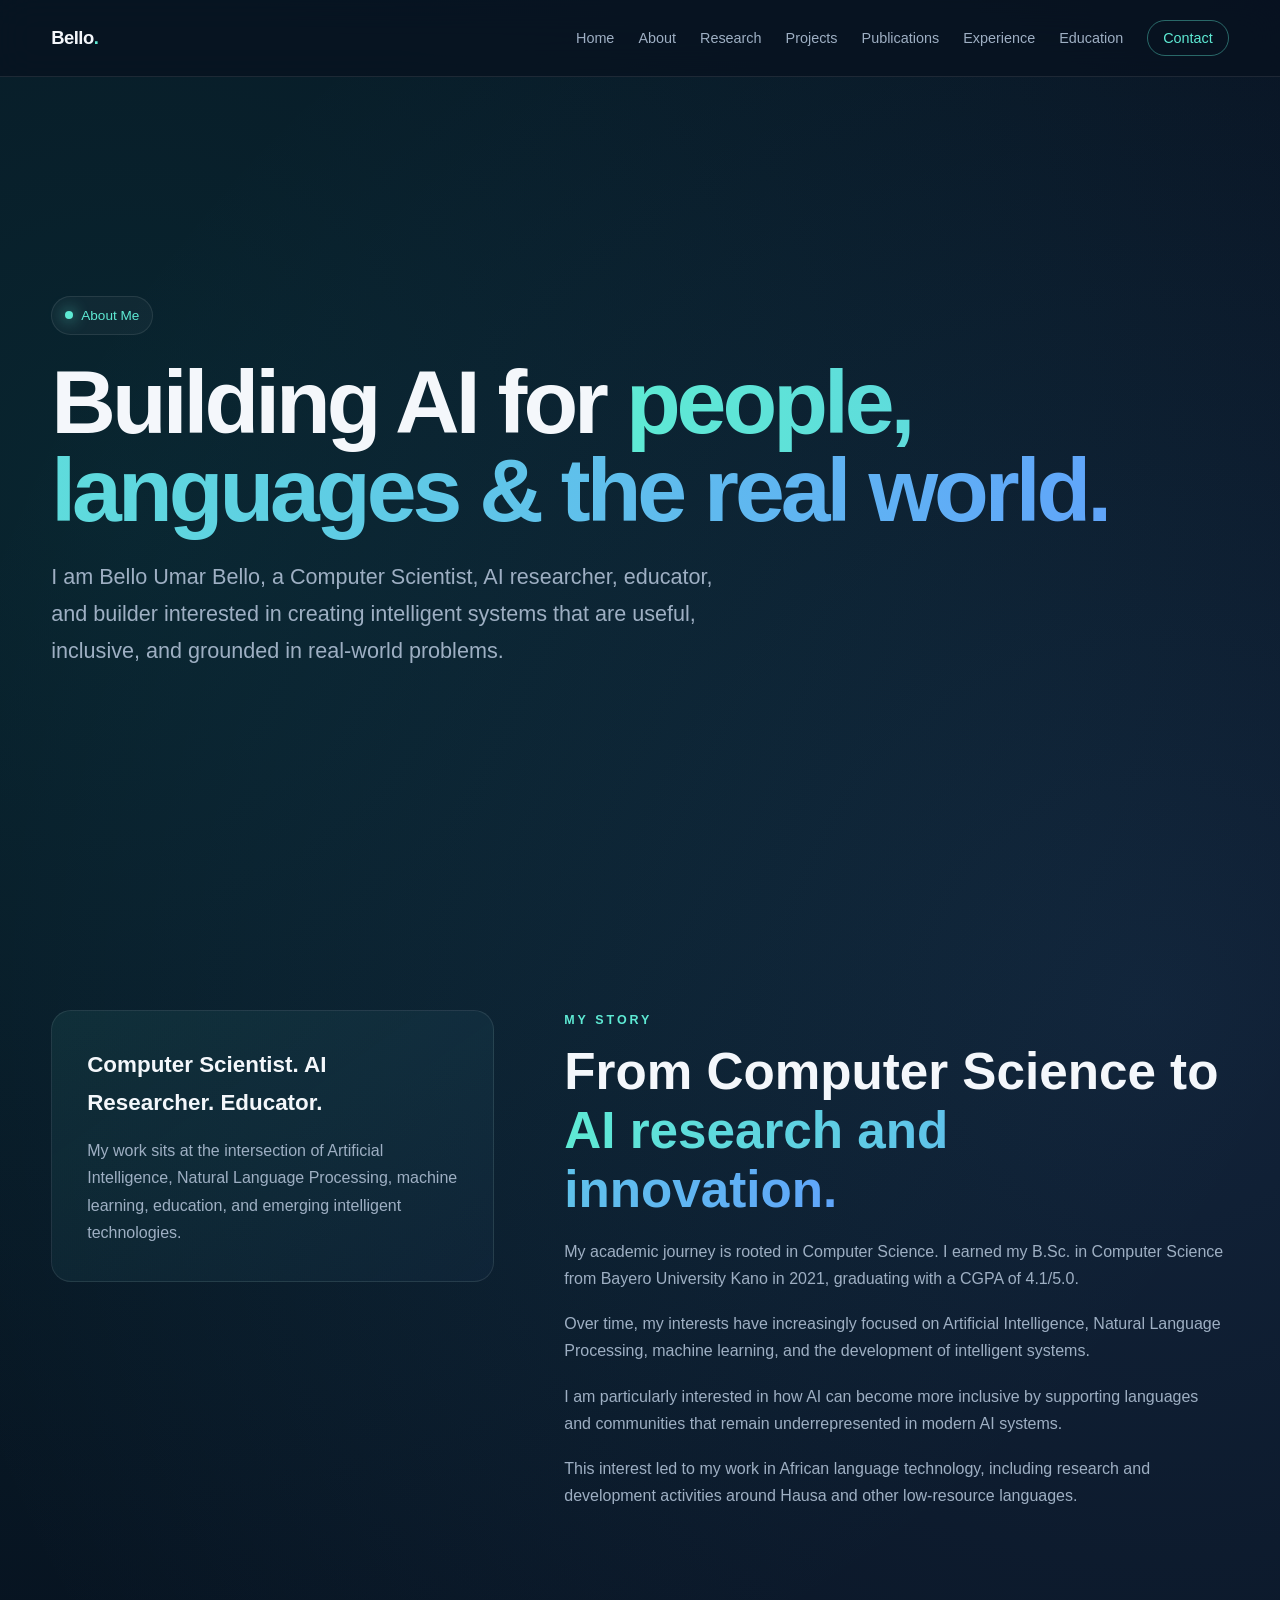
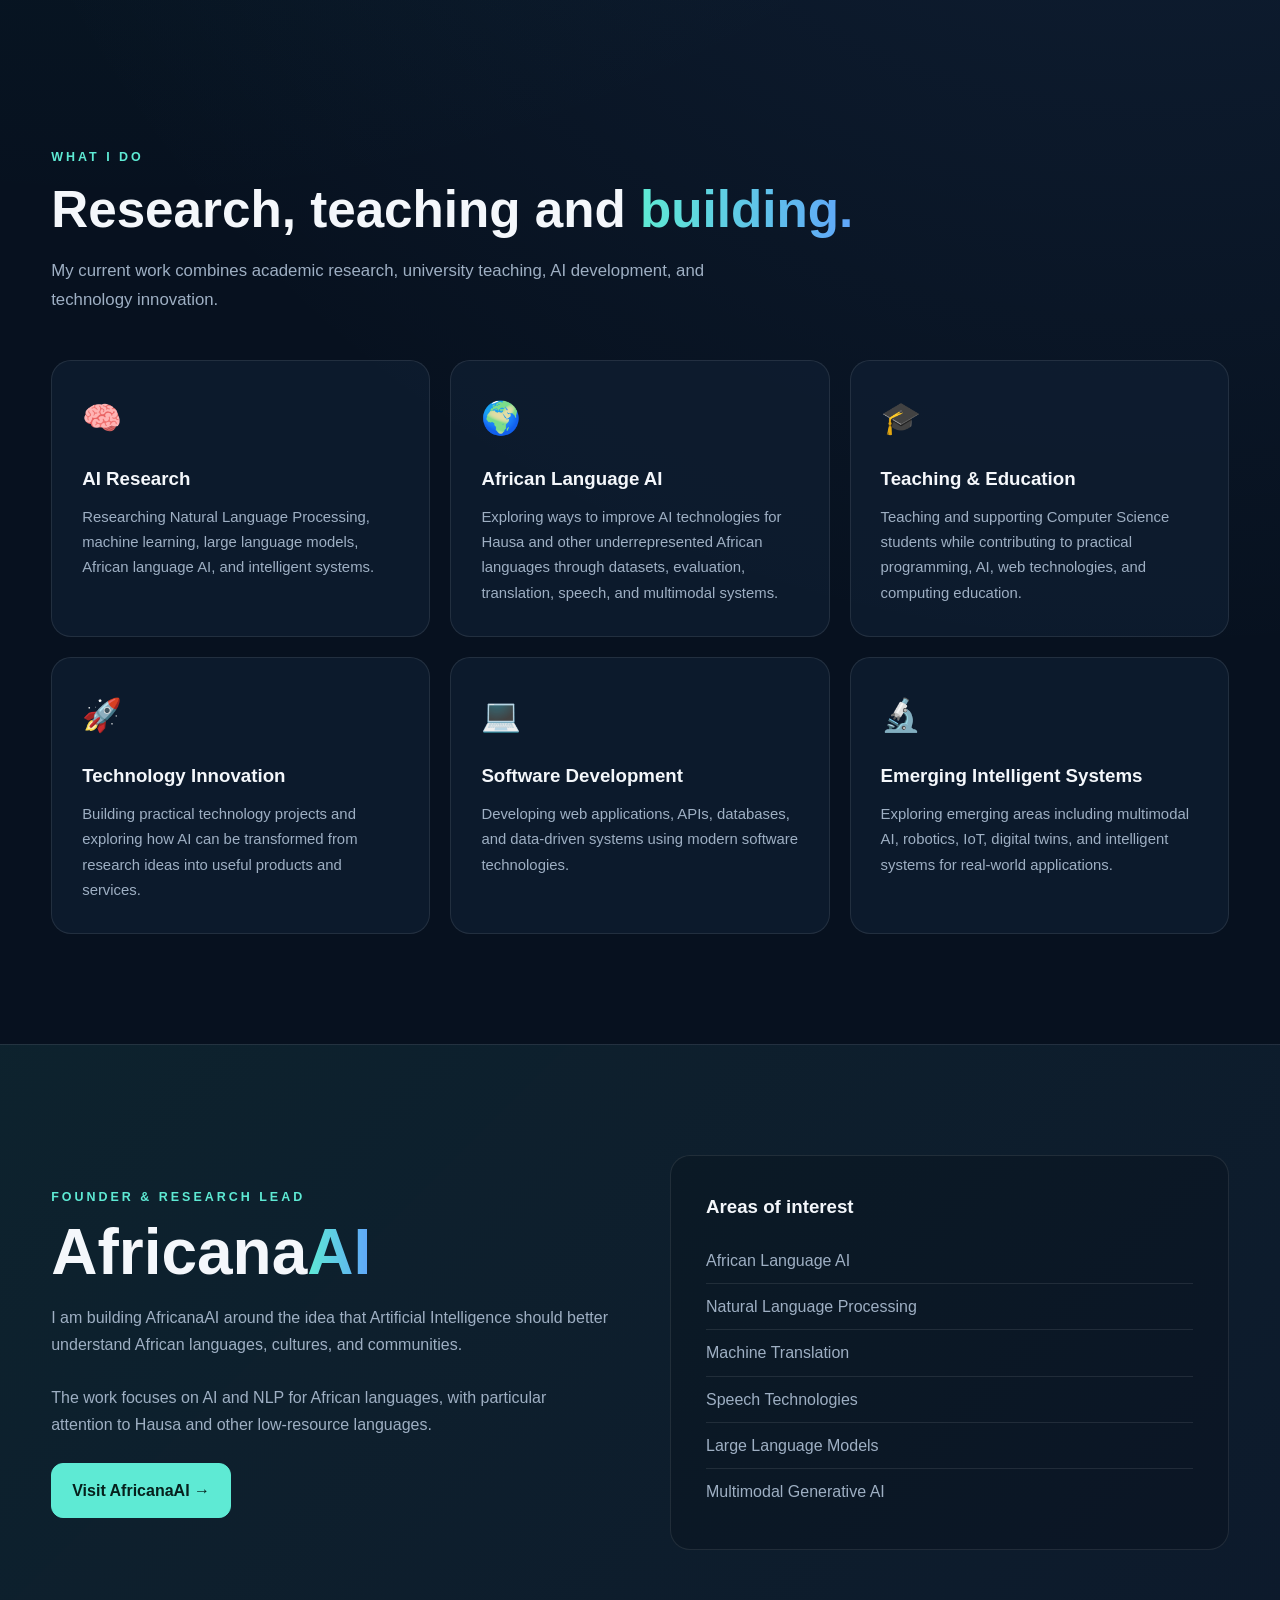
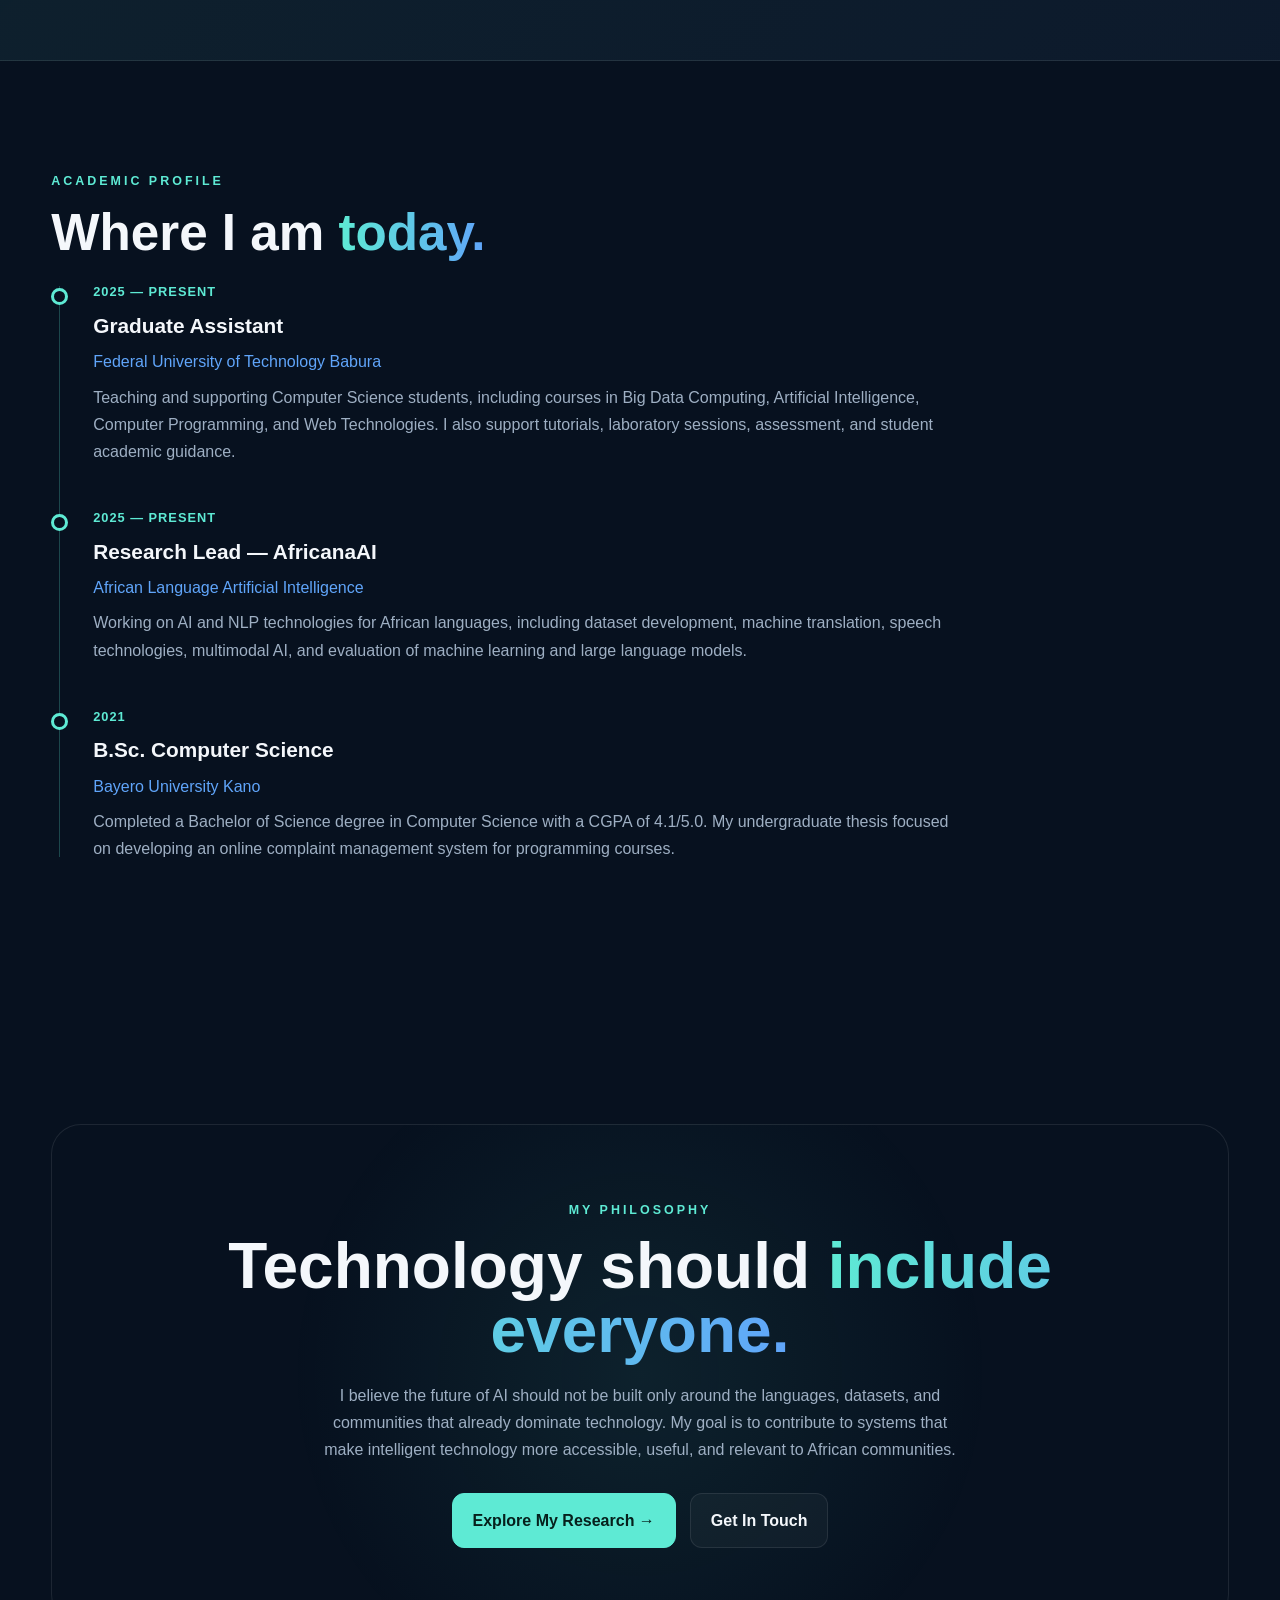
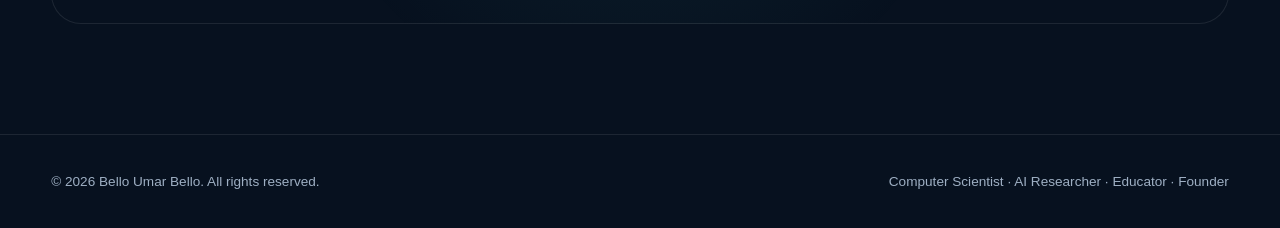
==== about.html @ 3649ea76 "Create dedicated About page" ====
<!DOCTYPE html>
<html lang="en">
<head>
    <meta charset="UTF-8">
    <meta name="viewport" content="width=device-width, initial-scale=1.0">

    <title>About | Bello Umar Bello</title>

    <meta
        name="description"
        content="About Bello Umar Bello — Computer Scientist, AI Researcher, Educator, and Founder working on AI, NLP, African language technology, and intelligent systems."
    >

    <meta name="author" content="Bello Umar Bello">

    <link rel="stylesheet" href="css/style.css">
</head>

<body>

    <!-- =========================
         NAVIGATION
    ========================== -->

    <header>
        <nav class="container">

            <a href="index.html" class="logo">
                Bello<span>.</span>
            </a>

            <button
                class="menu-toggle"
                id="menuToggle"
                aria-label="Open navigation menu"
            >
                ☰
            </button>

            <ul class="nav-links" id="navLinks">

                <li>
                    <a href="index.html">Home</a>
                </li>

                <li>
                    <a href="about.html">About</a>
                </li>

                <li>
                    <a href="research.html">Research</a>
                </li>

                <li>
                    <a href="projects.html">Projects</a>
                </li>

                <li>
                    <a href="publications.html">Publications</a>
                </li>

                <li>
                    <a href="experience.html">Experience</a>
                </li>

                <li>
                    <a href="education.html">Education</a>
                </li>

                <li>
                    <a href="contact.html" class="nav-button">
                        Contact
                    </a>
                </li>

            </ul>

        </nav>
    </header>


    <!-- =========================
         PAGE HERO
    ========================== -->

    <main>

        <section class="hero">

            <div class="container">

                <div class="hero-kicker">
                    <span class="status-dot"></span>
                    About Me
                </div>

                <h1>
                    Building AI for
                    <span class="gradient-text">
                        people, languages &amp; the real world.
                    </span>
                </h1>

                <p class="hero-subtitle">
                    I am Bello Umar Bello, a Computer Scientist, AI
                    researcher, educator, and builder interested in creating
                    intelligent systems that are useful, inclusive, and
                    grounded in real-world problems.
                </p>

            </div>

        </section>


        <!-- =========================
             INTRODUCTION
        ========================== -->

        <section class="section">

            <div class="container about-grid">

                <div class="about-highlight">

                    <h3>
                        Computer Scientist.
                        AI Researcher.
                        Educator.
                    </h3>

                    <p>
                        My work sits at the intersection of Artificial
                        Intelligence, Natural Language Processing,
                        machine learning, education, and emerging
                        intelligent technologies.
                    </p>

                </div>


                <div class="about-text">

                    <div class="section-label">
                        My Story
                    </div>

                    <h2 class="section-title">
                        From Computer Science to
                        <span class="gradient-text">
                            AI research and innovation.
                        </span>
                    </h2>

                    <p>
                        My academic journey is rooted in Computer Science.
                        I earned my B.Sc. in Computer Science from Bayero
                        University Kano in 2021, graduating with a CGPA of
                        4.1/5.0.
                    </p>

                    <p>
                        Over time, my interests have increasingly focused
                        on Artificial Intelligence, Natural Language
                        Processing, machine learning, and the development
                        of intelligent systems.
                    </p>

                    <p>
                        I am particularly interested in how AI can become
                        more inclusive by supporting languages and
                        communities that remain underrepresented in modern
                        AI systems.
                    </p>

                    <p>
                        This interest led to my work in African language
                        technology, including research and development
                        activities around Hausa and other low-resource
                        languages.
                    </p>

                </div>

            </div>

        </section>


        <!-- =========================
             CURRENT WORK
        ========================== -->

        <section class="section">

            <div class="container">

                <div class="section-label">
                    What I Do
                </div>

                <h2 class="section-title">
                    Research, teaching and
                    <span class="gradient-text">
                        building.
                    </span>
                </h2>

                <p class="section-intro">
                    My current work combines academic research, university
                    teaching, AI development, and technology innovation.
                </p>


                <div class="research-grid">

                    <article class="research-card reveal">

                        <div class="research-icon">
                            🧠
                        </div>

                        <h3>
                            AI Research
                        </h3>

                        <p>
                            Researching Natural Language Processing,
                            machine learning, large language models,
                            African language AI, and intelligent systems.
                        </p>

                    </article>


                    <article class="research-card reveal">

                        <div class="research-icon">
                            🌍
                        </div>

                        <h3>
                            African Language AI
                        </h3>

                        <p>
                            Exploring ways to improve AI technologies for
                            Hausa and other underrepresented African
                            languages through datasets, evaluation,
                            translation, speech, and multimodal systems.
                        </p>

                    </article>


                    <article class="research-card reveal">

                        <div class="research-icon">
                            🎓
                        </div>

                        <h3>
                            Teaching &amp; Education
                        </h3>

                        <p>
                            Teaching and supporting Computer Science
                            students while contributing to practical
                            programming, AI, web technologies, and
                            computing education.
                        </p>

                    </article>


                    <article class="research-card reveal">

                        <div class="research-icon">
                            🚀
                        </div>

                        <h3>
                            Technology Innovation
                        </h3>

                        <p>
                            Building practical technology projects and
                            exploring how AI can be transformed from
                            research ideas into useful products and
                            services.
                        </p>

                    </article>


                    <article class="research-card reveal">

                        <div class="research-icon">
                            💻
                        </div>

                        <h3>
                            Software Development
                        </h3>

                        <p>
                            Developing web applications, APIs, databases,
                            and data-driven systems using modern software
                            technologies.
                        </p>

                    </article>


                    <article class="research-card reveal">

                        <div class="research-icon">
                            🔬
                        </div>

                        <h3>
                            Emerging Intelligent Systems
                        </h3>

                        <p>
                            Exploring emerging areas including multimodal
                            AI, robotics, IoT, digital twins, and intelligent
                            systems for real-world applications.
                        </p>

                    </article>

                </div>

            </div>

        </section>


        <!-- =========================
             AFRICANAAI
        ========================== -->

        <section class="section africana">

            <div class="container africana-grid">

                <div>

                    <div class="section-label">
                        Founder &amp; Research Lead
                    </div>

                    <h2 class="africana-title">
                        Africana<span class="gradient-text">AI</span>
                    </h2>

                    <p>
                        I am building AfricanaAI around the idea that
                        Artificial Intelligence should better understand
                        African languages, cultures, and communities.
                    </p>

                    <p>
                        The work focuses on AI and NLP for African
                        languages, with particular attention to Hausa and
                        other low-resource languages.
                    </p>

                    <a
                        href="https://africanaai.com/"
                        target="_blank"
                        rel="noopener noreferrer"
                        class="btn btn-primary"
                    >
                        Visit AfricanaAI →
                    </a>

                </div>


                <div class="vision-box">

                    <h3>
                        Areas of interest
                    </h3>

                    <ul>

                        <li>
                            African Language AI
                        </li>

                        <li>
                            Natural Language Processing
                        </li>

                        <li>
                            Machine Translation
                        </li>

                        <li>
                            Speech Technologies
                        </li>

                        <li>
                            Large Language Models
                        </li>

                        <li>
                            Multimodal Generative AI
                        </li>

                    </ul>

                </div>

            </div>

        </section>


        <!-- =========================
             ACADEMIC PROFILE
        ========================== -->

        <section class="section">

            <div class="container">

                <div class="section-label">
                    Academic Profile
                </div>

                <h2 class="section-title">
                    Where I am
                    <span class="gradient-text">
                        today.
                    </span>
                </h2>

                <div class="timeline">

                    <div class="timeline-item reveal">

                        <div class="timeline-dot"></div>

                        <div class="timeline-date">
                            2025 — Present
                        </div>

                        <h3>
                            Graduate Assistant
                        </h3>

                        <h4>
                            Federal University of Technology Babura
                        </h4>

                        <p>
                            Teaching and supporting Computer Science
                            students, including courses in Big Data
                            Computing, Artificial Intelligence, Computer
                            Programming, and Web Technologies. I also
                            support tutorials, laboratory sessions,
                            assessment, and student academic guidance.
                        </p>

                    </div>


                    <div class="timeline-item reveal">

                        <div class="timeline-dot"></div>

                        <div class="timeline-date">
                            2025 — Present
                        </div>

                        <h3>
                            Research Lead — AfricanaAI
                        </h3>

                        <h4>
                            African Language Artificial Intelligence
                        </h4>

                        <p>
                            Working on AI and NLP technologies for African
                            languages, including dataset development,
                            machine translation, speech technologies,
                            multimodal AI, and evaluation of machine
                            learning and large language models.
                        </p>

                    </div>


                    <div class="timeline-item reveal">

                        <div class="timeline-dot"></div>

                        <div class="timeline-date">
                            2021
                        </div>

                        <h3>
                            B.Sc. Computer Science
                        </h3>

                        <h4>
                            Bayero University Kano
                        </h4>

                        <p>
                            Completed a Bachelor of Science degree in
                            Computer Science with a CGPA of 4.1/5.0.
                            My undergraduate thesis focused on developing
                            an online complaint management system for
                            programming courses.
                        </p>

                    </div>

                </div>

            </div>

        </section>


        <!-- =========================
             PERSONAL PHILOSOPHY
        ========================== -->

        <section class="section">

            <div class="container">

                <div class="contact-box">

                    <div class="section-label">
                        My Philosophy
                    </div>

                    <h2>
                        Technology should
                        <span class="gradient-text">
                            include everyone.
                        </span>
                    </h2>

                    <p>
                        I believe the future of AI should not be built only
                        around the languages, datasets, and communities that
                        already dominate technology. My goal is to contribute
                        to systems that make intelligent technology more
                        accessible, useful, and relevant to African
                        communities.
                    </p>

                    <div class="hero-buttons"
                         style="justify-content:center;">

                        <a
                            href="research.html"
                            class="btn btn-primary"
                        >
                            Explore My Research →
                        </a>

                        <a
                            href="contact.html"
                            class="btn btn-secondary"
                        >
                            Get In Touch
                        </a>

                    </div>

                </div>

            </div>

        </section>

    </main>


    <!-- =========================
         FOOTER
    ========================== -->

    <footer>

        <div class="container footer-inner">

            <div>
                © <span id="year"></span> Bello Umar Bello.
                All rights reserved.
            </div>

            <div>
                Computer Scientist · AI Researcher · Educator · Founder
            </div>

        </div>

    </footer>


    <script src="js/script.js"></script>

</body>
</html>
---- css/style.css ----
/* =========================================================
           GLOBAL
        ========================================================= */

        :root {
            --bg: #07111f;
            --bg-secondary: #0b1728;
            --card: rgba(16, 31, 50, 0.72);
            --card-solid: #0f1d30;
            --text: #f4f7fb;
            --muted: #9eafc3;
            --primary: #5eead4;
            --primary-dark: #14b8a6;
            --blue: #60a5fa;
            --border: rgba(255,255,255,0.09);
            --shadow: 0 20px 60px rgba(0,0,0,0.28);
            --radius: 20px;
            --max-width: 1180px;
        }

        * {
            margin: 0;
            padding: 0;
            box-sizing: border-box;
        }

        html {
            scroll-behavior: smooth;
        }

        body {
            font-family: Inter, -apple-system, BlinkMacSystemFont, "Segoe UI",
                         Roboto, Helvetica, Arial, sans-serif;
            background:
                radial-gradient(circle at 10% 10%, rgba(20,184,166,0.12), transparent 28%),
                radial-gradient(circle at 90% 20%, rgba(96,165,250,0.12), transparent 30%),
                var(--bg);
            color: var(--text);
            line-height: 1.7;
            overflow-x: hidden;
        }

        a {
            color: inherit;
            text-decoration: none;
        }

        img {
            max-width: 100%;
        }

        .container {
            width: min(92%, var(--max-width));
            margin: auto;
        }

        .section {
            padding: 110px 0;
            position: relative;
        }

        .section-label {
            color: var(--primary);
            text-transform: uppercase;
            letter-spacing: 3px;
            font-size: 0.78rem;
            font-weight: 700;
            margin-bottom: 12px;
        }

        .section-title {
            font-size: clamp(2rem, 4vw, 3.3rem);
            line-height: 1.15;
            margin-bottom: 18px;
        }

        .section-intro {
            max-width: 700px;
            color: var(--muted);
            font-size: 1.05rem;
            margin-bottom: 45px;
        }

        .gradient-text {
            background: linear-gradient(90deg, var(--primary), var(--blue));
            -webkit-background-clip: text;
            background-clip: text;
            color: transparent;
        }

        /* =========================================================
           NAVIGATION
        ========================================================= */

        header {
            position: fixed;
            top: 0;
            width: 100%;
            z-index: 1000;
            background: rgba(7,17,31,0.72);
            backdrop-filter: blur(18px);
            border-bottom: 1px solid var(--border);
        }

        nav {
            min-height: 76px;
            display: flex;
            align-items: center;
            justify-content: space-between;
        }

        .logo {
            font-weight: 800;
            font-size: 1.15rem;
            letter-spacing: -0.5px;
        }

        .logo span {
            color: var(--primary);
        }

        .nav-links {
            display: flex;
            align-items: center;
            gap: 24px;
            list-style: none;
        }

        .nav-links a {
            color: var(--muted);
            font-size: 0.9rem;
            transition: 0.3s;
        }

        .nav-links a:hover {
            color: var(--primary);
        }

        .nav-button {
            border: 1px solid rgba(94,234,212,0.4);
            padding: 9px 15px;
            border-radius: 999px;
            color: var(--primary) !important;
        }

        .menu-toggle {
            display: none;
            background: none;
            border: 0;
            color: white;
            font-size: 1.6rem;
            cursor: pointer;
        }

        /* =========================================================
           HERO
        ========================================================= */

        .hero {
            min-height: 100vh;
            display: flex;
            align-items: center;
            padding-top: 100px;
            position: relative;
        }

        .hero-grid {
            display: grid;
            grid-template-columns: 1.2fr 0.8fr;
            gap: 70px;
            align-items: center;
        }

        .hero-kicker {
            display: inline-flex;
            align-items: center;
            gap: 8px;
            padding: 7px 13px;
            border: 1px solid var(--border);
            background: rgba(255,255,255,0.035);
            border-radius: 999px;
            color: var(--primary);
            font-size: 0.85rem;
            margin-bottom: 24px;
        }

        .status-dot {
            width: 8px;
            height: 8px;
            background: var(--primary);
            border-radius: 50%;
            box-shadow: 0 0 15px var(--primary);
        }

        .hero h1 {
            font-size: clamp(3.2rem, 7vw, 6.5rem);
            line-height: 0.98;
            letter-spacing: -4px;
            margin-bottom: 25px;
        }

        .hero-subtitle {
            color: var(--muted);
            font-size: clamp(1.1rem, 2vw, 1.35rem);
            max-width: 680px;
            margin-bottom: 35px;
        }

        .hero-buttons {
            display: flex;
            flex-wrap: wrap;
            gap: 14px;
        }

        .btn {
            display: inline-flex;
            align-items: center;
            justify-content: center;
            gap: 9px;
            padding: 13px 20px;
            border-radius: 12px;
            font-weight: 700;
            transition: 0.3s;
            border: 1px solid var(--border);
        }

        .btn-primary {
            background: var(--primary);
            color: #06201c;
            border-color: var(--primary);
        }

        .btn-primary:hover {
            transform: translateY(-3px);
            box-shadow: 0 12px 30px rgba(94,234,212,0.2);
        }

        .btn-secondary {
            color: var(--text);
            background: rgba(255,255,255,0.035);
        }

        .btn-secondary:hover {
            border-color: var(--primary);
            color: var(--primary);
            transform: translateY(-3px);
        }

        .hero-card {
            position: relative;
        }

        .profile-orbit {
            width: min(390px, 80vw);
            height: min(390px, 80vw);
            margin: auto;
            border-radius: 50%;
            border: 1px solid rgba(94,234,212,0.25);
            display: flex;
            align-items: center;
            justify-content: center;
            position: relative;
            background:
                radial-gradient(circle, rgba(94,234,212,0.09), transparent 60%);
            box-shadow: 0 0 100px rgba(94,234,212,0.08);
        }

        .profile-inner {
            width: 250px;
            height: 250px;
            border-radius: 50%;
            border: 1px solid rgba(255,255,255,0.15);
            display: flex;
            align-items: center;
            justify-content: center;
            background:
                linear-gradient(145deg, #102238, #07111f);
            text-align: center;
            padding: 30px;
        }

        .profile-photo {
            width: 100%;
            height: 100%;
            object-fit: cover;
            object-position: center 25%;
            border-radius: 50%;
            display: block;
        }

        .profile-initials {
            font-size: 4rem;
            font-weight: 900;
            letter-spacing: -4px;
            background: linear-gradient(135deg, var(--primary), var(--blue));
            -webkit-background-clip: text;
            background-clip: text;
            color: transparent;
        }

        .orbit-dot {
            position: absolute;
            width: 16px;
            height: 16px;
            border-radius: 50%;
            background: var(--primary);
            box-shadow: 0 0 25px var(--primary);
        }

        .orbit-one {
            top: 15px;
            left: 50%;
        }

        .orbit-two {
            right: 20px;
            bottom: 80px;
            background: var(--blue);
            box-shadow: 0 0 25px var(--blue);
        }

        .orbit-three {
            left: 30px;
            bottom: 70px;
        }

        /* =========================================================
           STATS
        ========================================================= */

        .stats {
            display: grid;
            grid-template-columns: repeat(4, 1fr);
            gap: 15px;
            margin-top: 70px;
        }

        .stat {
            padding: 22px;
            border: 1px solid var(--border);
            border-radius: 16px;
            background: rgba(255,255,255,0.025);
        }

        .stat-number {
            font-size: 1.8rem;
            font-weight: 800;
        }

        .stat-label {
            color: var(--muted);
            font-size: 0.85rem;
        }

        /* =========================================================
           ABOUT
        ========================================================= */

        .about-grid {
            display: grid;
            grid-template-columns: 0.8fr 1.2fr;
            gap: 70px;
            align-items: start;
        }

        .about-highlight {
            padding: 35px;
            border-radius: var(--radius);
            background:
                linear-gradient(145deg, rgba(94,234,212,0.08), rgba(96,165,250,0.04));
            border: 1px solid var(--border);
        }

        .about-highlight h3 {
            font-size: 1.4rem;
            margin-bottom: 15px;
        }

        .about-highlight p {
            color: var(--muted);
        }

        .about-text p {
            color: var(--muted);
            margin-bottom: 18px;
        }

        /* =========================================================
           RESEARCH
        ========================================================= */

        .research-grid {
            display: grid;
            grid-template-columns: repeat(3, 1fr);
            gap: 20px;
        }

        .research-card {
            padding: 30px;
            background: var(--card);
            border: 1px solid var(--border);
            border-radius: var(--radius);
            transition: 0.35s;
        }

        .research-card:hover {
            transform: translateY(-7px);
            border-color: rgba(94,234,212,0.35);
        }

        .research-icon {
            font-size: 2rem;
            margin-bottom: 18px;
        }

        .research-card h3 {
            margin-bottom: 10px;
        }

        .research-card p {
            color: var(--muted);
            font-size: 0.93rem;
        }

        /* =========================================================
           PROJECTS
        ========================================================= */

        .projects-grid {
            display: grid;
            grid-template-columns: repeat(2, 1fr);
            gap: 22px;
        }

        .project-card {
            background: var(--card);
            border: 1px solid var(--border);
            border-radius: var(--radius);
            overflow: hidden;
            transition: 0.35s;
        }

        .project-card:hover {
            transform: translateY(-7px);
            border-color: rgba(96,165,250,0.35);
        }

        .project-top {
            height: 150px;
            padding: 25px;
            display: flex;
            align-items: flex-end;
            background:
                radial-gradient(circle at 20% 30%, rgba(94,234,212,0.18), transparent 30%),
                radial-gradient(circle at 80% 70%, rgba(96,165,250,0.15), transparent 30%),
                #0b1728;
        }

        .project-number {
            font-size: 3rem;
            font-weight: 900;
            color: rgba(255,255,255,0.08);
        }

        .project-content {
            padding: 28px;
        }

        .project-content h3 {
            font-size: 1.35rem;
            margin-bottom: 10px;
        }

        .project-content p {
            color: var(--muted);
            margin-bottom: 18px;
        }

        .tags {
            display: flex;
            flex-wrap: wrap;
            gap: 7px;
            margin-bottom: 20px;
        }

        .tag {
            font-size: 0.74rem;
            padding: 5px 9px;
            border-radius: 999px;
            background: rgba(94,234,212,0.07);
            color: var(--primary);
            border: 1px solid rgba(94,234,212,0.12);
        }

        .project-link {
            color: var(--primary);
            font-weight: 700;
            font-size: 0.9rem;
        }

        /* =========================================================
           AFRICANAAI FEATURE
        ========================================================= */

        .africana {
            background:
                linear-gradient(135deg,
                    rgba(94,234,212,0.08),
                    rgba(96,165,250,0.06));
            border-top: 1px solid var(--border);
            border-bottom: 1px solid var(--border);
        }

        .africana-grid {
            display: grid;
            grid-template-columns: 1fr 1fr;
            gap: 60px;
            align-items: center;
        }

        .africana-title {
            font-size: clamp(2.4rem, 5vw, 4.4rem);
            line-height: 1;
            margin-bottom: 20px;
        }

        .africana p {
            color: var(--muted);
            margin-bottom: 25px;
        }

        .vision-box {
            padding: 35px;
            border: 1px solid var(--border);
            border-radius: var(--radius);
            background: rgba(0,0,0,0.15);
        }

        .vision-box h3 {
            margin-bottom: 15px;
        }

        .vision-box ul {
            list-style: none;
        }

        .vision-box li {
            color: var(--muted);
            padding: 9px 0;
            border-bottom: 1px solid var(--border);
        }

        .vision-box li:last-child {
            border-bottom: 0;
        }

        /* =========================================================
           TIMELINE
        ========================================================= */

        .timeline {
            position: relative;
            max-width: 900px;
        }

        .timeline::before {
            content: "";
            position: absolute;
            left: 8px;
            top: 5px;
            bottom: 5px;
            width: 1px;
            background: rgba(94,234,212,0.25);
        }

        .timeline-item {
            position: relative;
            padding-left: 42px;
            margin-bottom: 42px;
        }

        .timeline-dot {
            position: absolute;
            left: 0;
            top: 7px;
            width: 17px;
            height: 17px;
            border-radius: 50%;
            background: var(--bg);
            border: 3px solid var(--primary);
        }

        .timeline-date {
            color: var(--primary);
            font-size: 0.8rem;
            font-weight: 700;
            text-transform: uppercase;
            letter-spacing: 1px;
        }

        .timeline-item h3 {
            margin: 5px 0;
            font-size: 1.3rem;
        }

        .timeline-item h4 {
            color: var(--blue);
            font-weight: 500;
            margin-bottom: 8px;
        }

        .timeline-item p {
            color: var(--muted);
        }

        /* =========================================================
           PUBLICATIONS
        ========================================================= */

        .publication {
            display: grid;
            grid-template-columns: 100px 1fr;
            gap: 25px;
            padding: 28px 0;
            border-bottom: 1px solid var(--border);
        }

        .publication-year {
            color: var(--primary);
            font-weight: 800;
        }

        .publication h3 {
            margin-bottom: 8px;
        }

        .publication p {
            color: var(--muted);
            font-size: 0.92rem;
        }

        /* =========================================================
           SKILLS
        ========================================================= */

        .skills-grid {
            display: grid;
            grid-template-columns: repeat(3, 1fr);
            gap: 20px;
        }

        .skill-group {
            padding: 28px;
            border: 1px solid var(--border);
            border-radius: var(--radius);
            background: rgba(255,255,255,0.025);
        }

        .skill-group h3 {
            margin-bottom: 18px;
        }

        .skill-list {
            display: flex;
            flex-wrap: wrap;
            gap: 8px;
        }

        .skill {
            padding: 7px 11px;
            background: rgba(255,255,255,0.045);
            color: var(--muted);
            border-radius: 8px;
            font-size: 0.82rem;
        }

        /* =========================================================
           CERTIFICATIONS
        ========================================================= */

        .cert-grid {
            display: grid;
            grid-template-columns: repeat(3, 1fr);
            gap: 18px;
        }

        .cert {
            padding: 25px;
            border: 1px solid var(--border);
            border-radius: 16px;
            background: var(--card);
        }

        .cert small {
            color: var(--primary);
            font-weight: 700;
        }

        .cert h3 {
            margin: 8px 0;
            font-size: 1rem;
        }

        .cert p {
            color: var(--muted);
            font-size: 0.85rem;
        }

        /* =========================================================
           CONTACT
        ========================================================= */

        .contact-box {
            text-align: center;
            padding: 75px 30px;
            border: 1px solid var(--border);
            border-radius: 30px;
            background:
                radial-gradient(circle at center, rgba(94,234,212,0.08), transparent 55%);
        }

        .contact-box h2 {
            font-size: clamp(2.2rem, 5vw, 4.5rem);
            line-height: 1;
            margin-bottom: 20px;
        }

        .contact-box p {
            color: var(--muted);
            max-width: 650px;
            margin: 0 auto 30px;
        }

        .socials {
            display: flex;
            justify-content: center;
            flex-wrap: wrap;
            gap: 10px;
            margin-top: 30px;
        }

        .social {
            padding: 10px 15px;
            border: 1px solid var(--border);
            border-radius: 10px;
            color: var(--muted);
            transition: 0.3s;
        }

        .social:hover {
            color: var(--primary);
            border-color: var(--primary);
        }

        /* =========================================================
           FOOTER
        ========================================================= */

        footer {
            padding: 35px 0;
            border-top: 1px solid var(--border);
            color: var(--muted);
            font-size: 0.85rem;
        }

        .footer-inner {
            display: flex;
            justify-content: space-between;
            gap: 20px;
            align-items: center;
        }

        /* =========================================================
           ANIMATIONS
        ========================================================= */

        .reveal {
            opacity: 0;
            transform: translateY(25px);
            transition: opacity 0.8s ease, transform 0.8s ease;
        }

        .reveal.visible {
            opacity: 1;
            transform: translateY(0);
        }

        .floating {
            animation: floating 5s ease-in-out infinite;
        }

        @keyframes floating {
            0%, 100% {
                transform: translateY(0);
            }

            50% {
                transform: translateY(-12px);
            }
        }

        /* =========================================================
           RESPONSIVE
        ========================================================= */

        @media (max-width: 900px) {

            .hero-grid,
            .about-grid,
            .africana-grid {
                grid-template-columns: 1fr;
            }

            .hero-card {
                order: -1;
            }

            .research-grid,
            .skills-grid,
            .cert-grid {
                grid-template-columns: repeat(2, 1fr);
            }

            .stats {
                grid-template-columns: repeat(2, 1fr);
            }

            .projects-grid {
                grid-template-columns: 1fr;
            }
        }

        @media (max-width: 700px) {

            .nav-links {
                position: absolute;
                top: 76px;
                left: 0;
                width: 100%;
                display: none;
                flex-direction: column;
                align-items: flex-start;
                padding: 25px;
                background: #07111f;
                border-bottom: 1px solid var(--border);
            }

            .nav-links.active {
                display: flex;
            }

            .menu-toggle {
                display: block;
            }

            .hero h1 {
                letter-spacing: -2px;
            }

            .research-grid,
            .skills-grid,
            .cert-grid {
                grid-template-columns: 1fr;
            }

            .stats {
                grid-template-columns: 1fr 1fr;
            }

            .publication {
                grid-template-columns: 1fr;
                gap: 5px;
            }

            .footer-inner {
                flex-direction: column;
                text-align: center;
            }

            .section {
                padding: 80px 0;
            }
        }
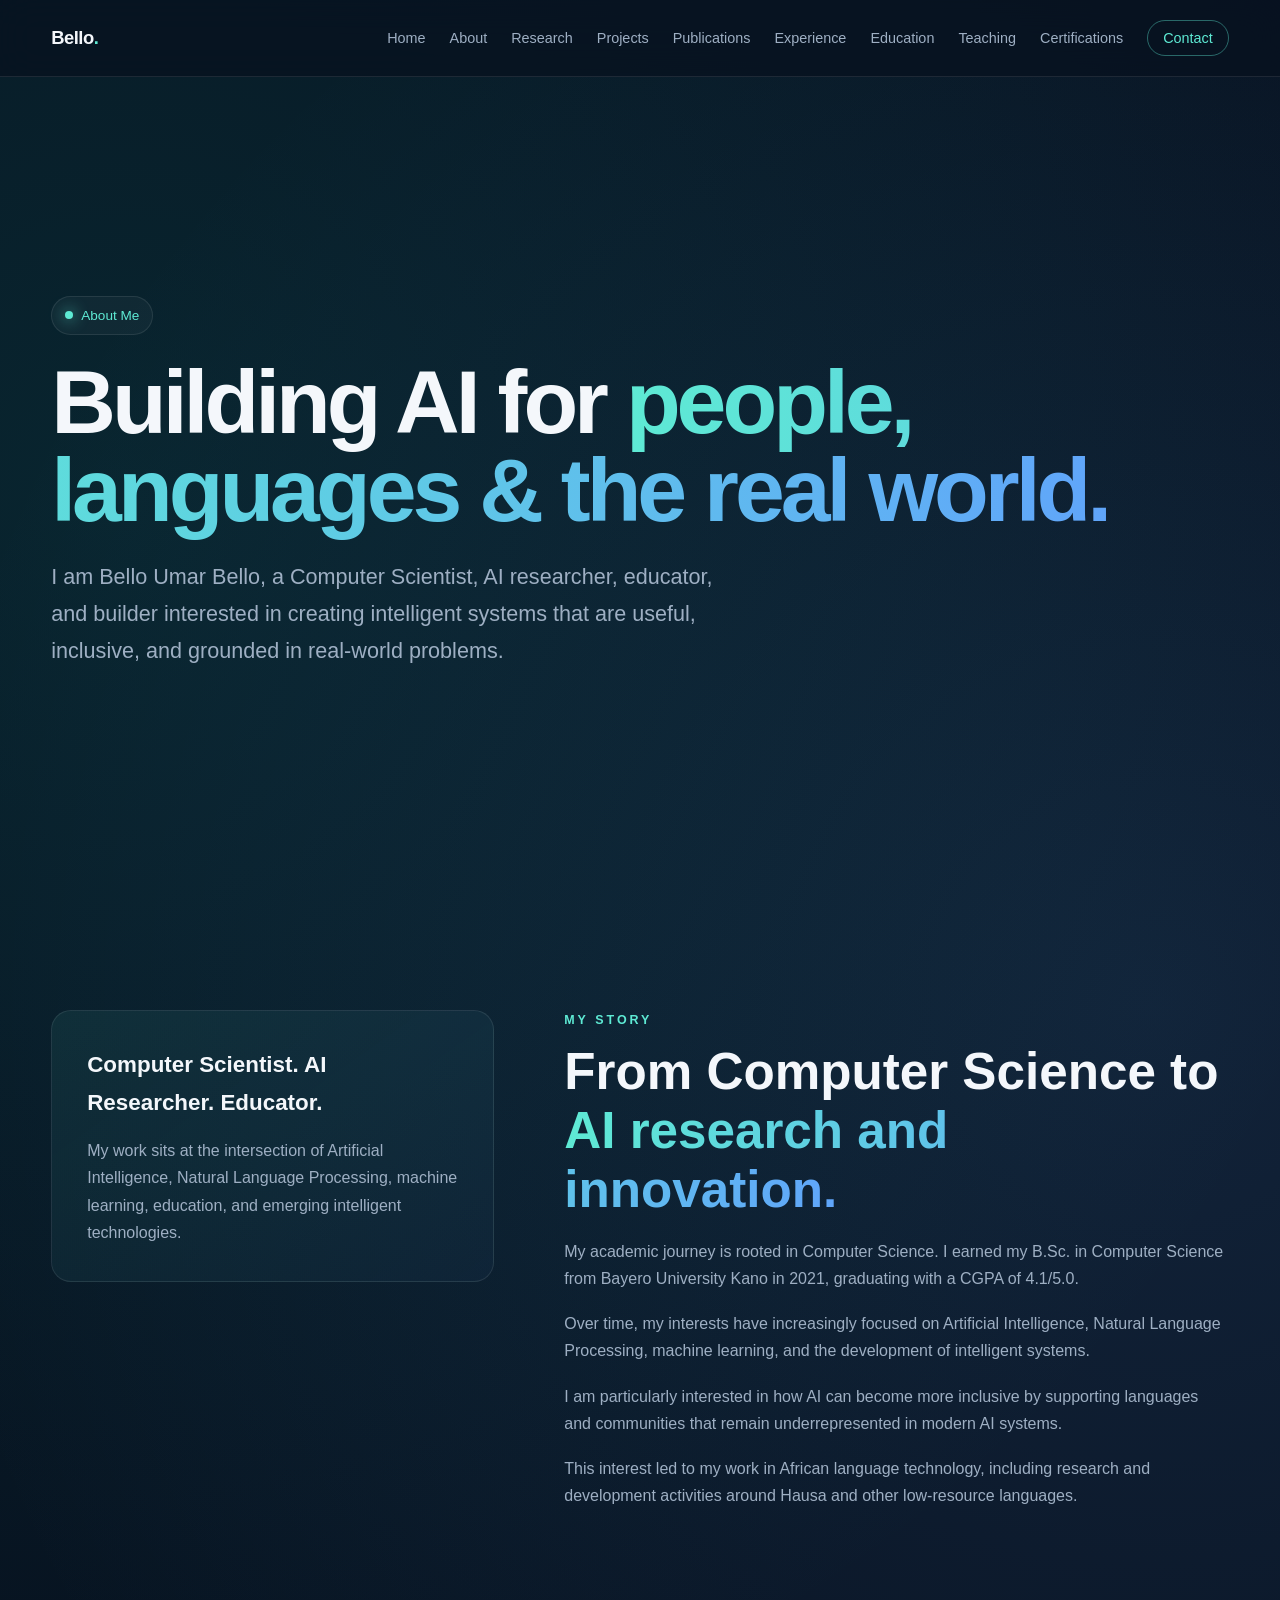
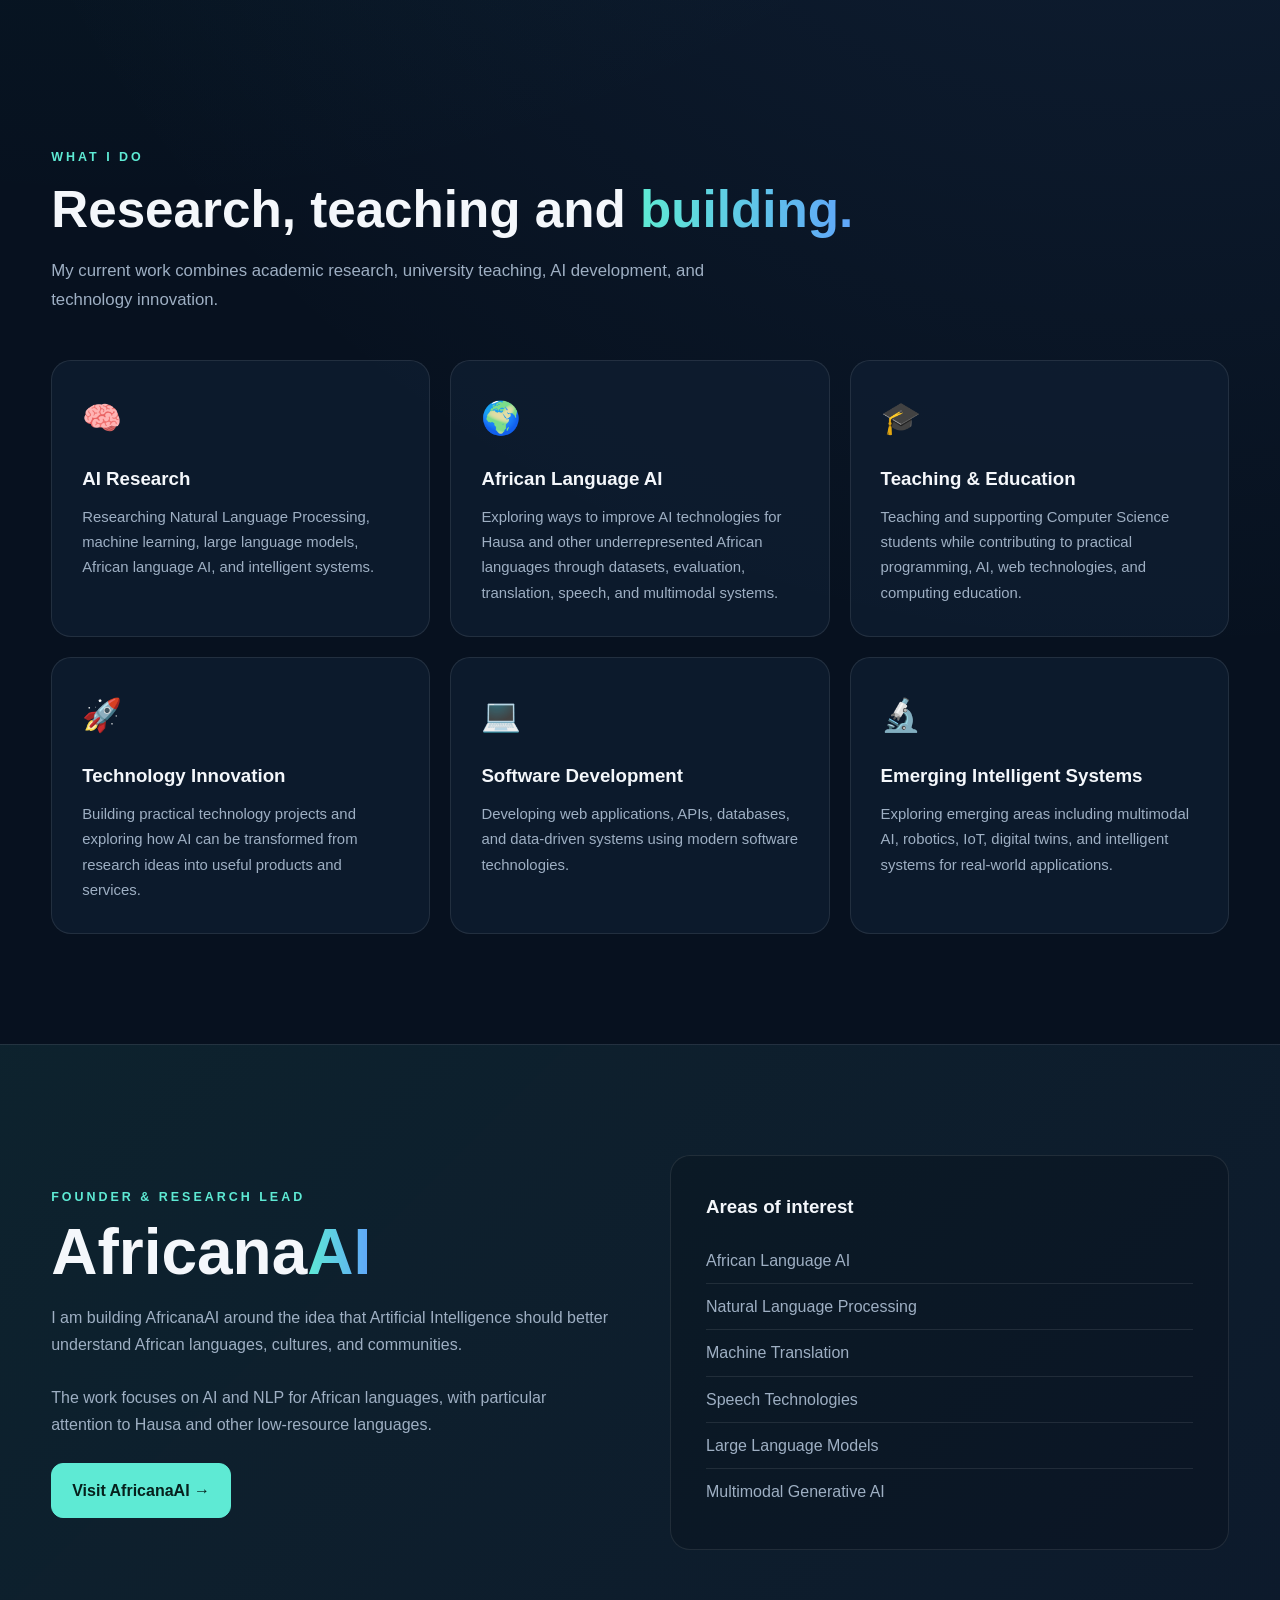
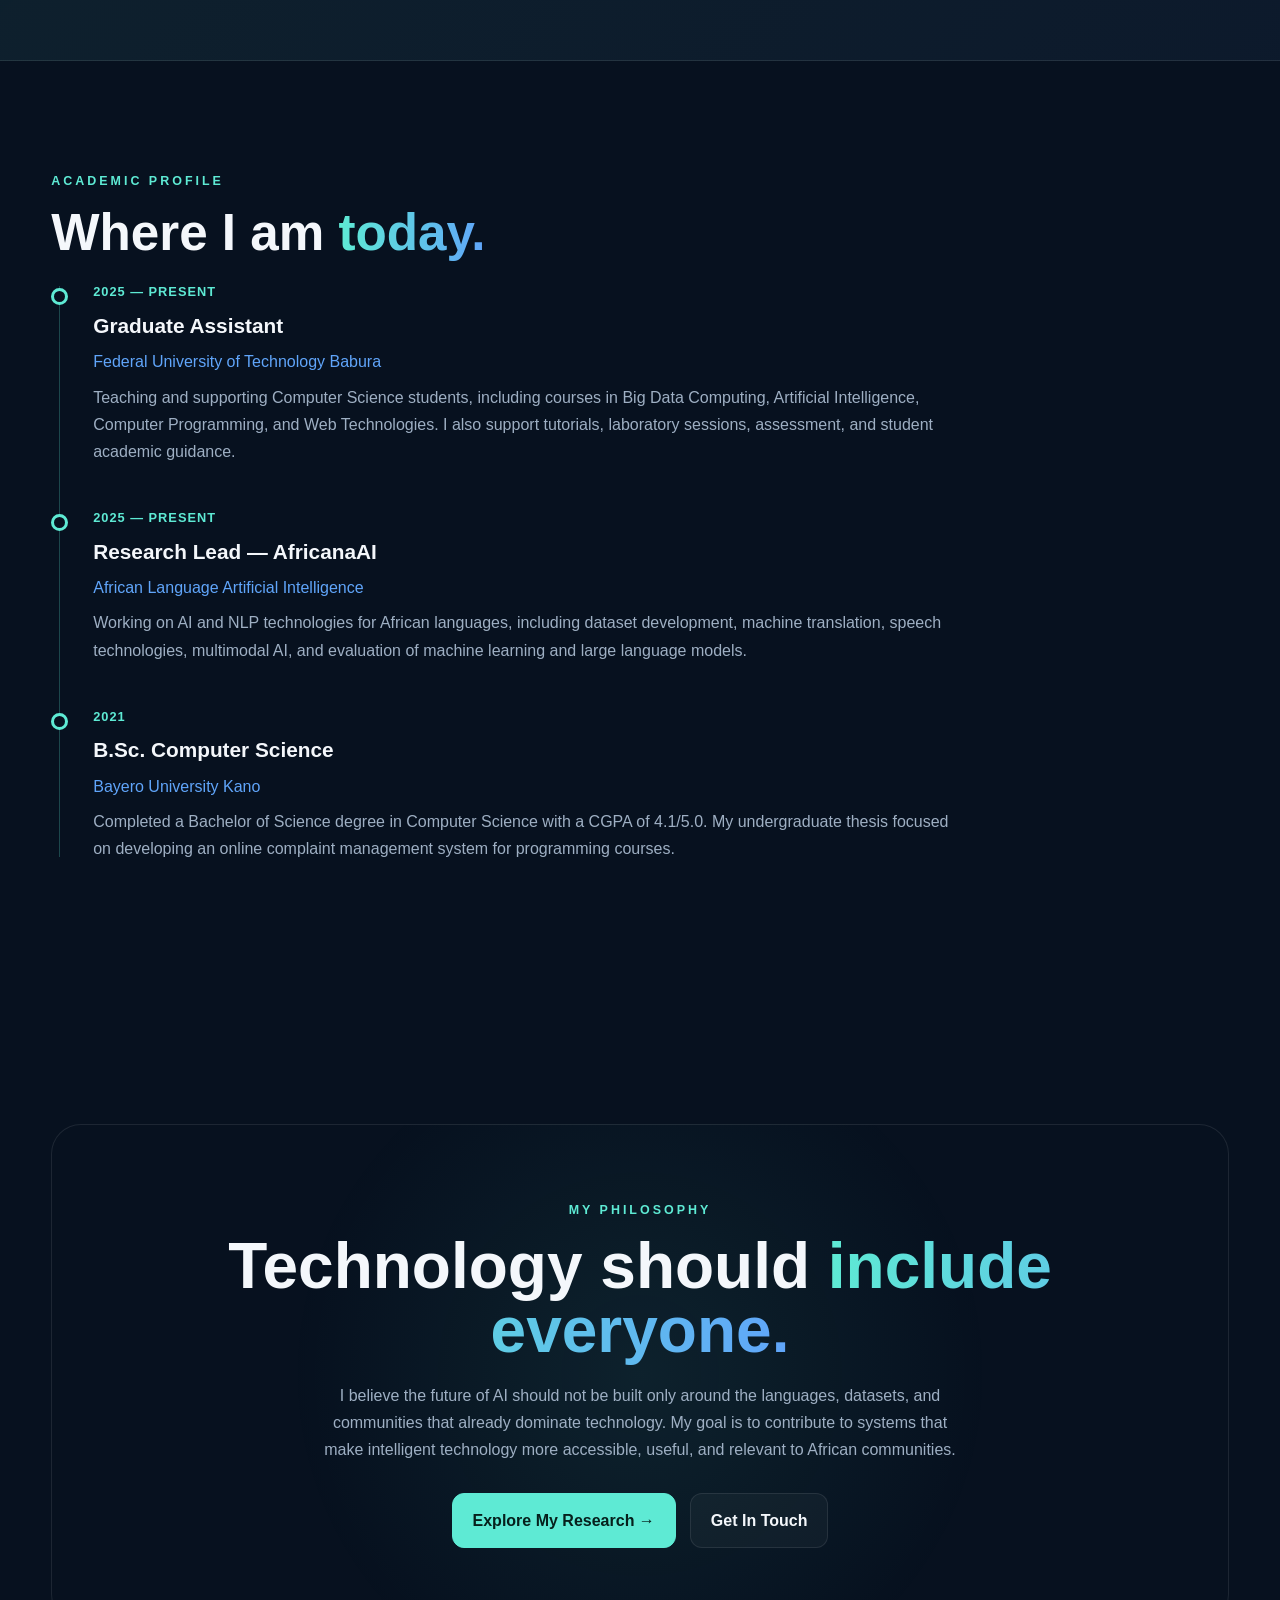
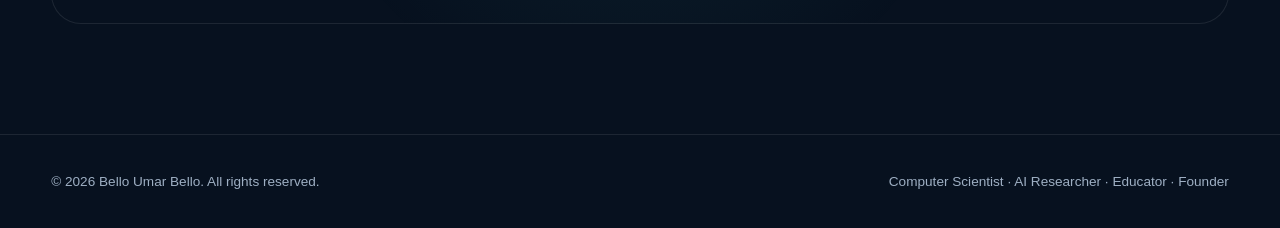
==== commit 1ad2b038: "Update about.html" ====
--- a/about.html
+++ b/about.html
@@ -67,6 +67,13 @@
                     <a href="education.html">Education</a>
                 </li>
 
+                <li>
+                    <a href="teaching.html">Teaching</a>
+                </li>
+
+                 <li>
+                   <a href="certifications.html">Certifications</a>
+                 </li>
                 <li>
                     <a href="contact.html" class="nav-button">
                         Contact
